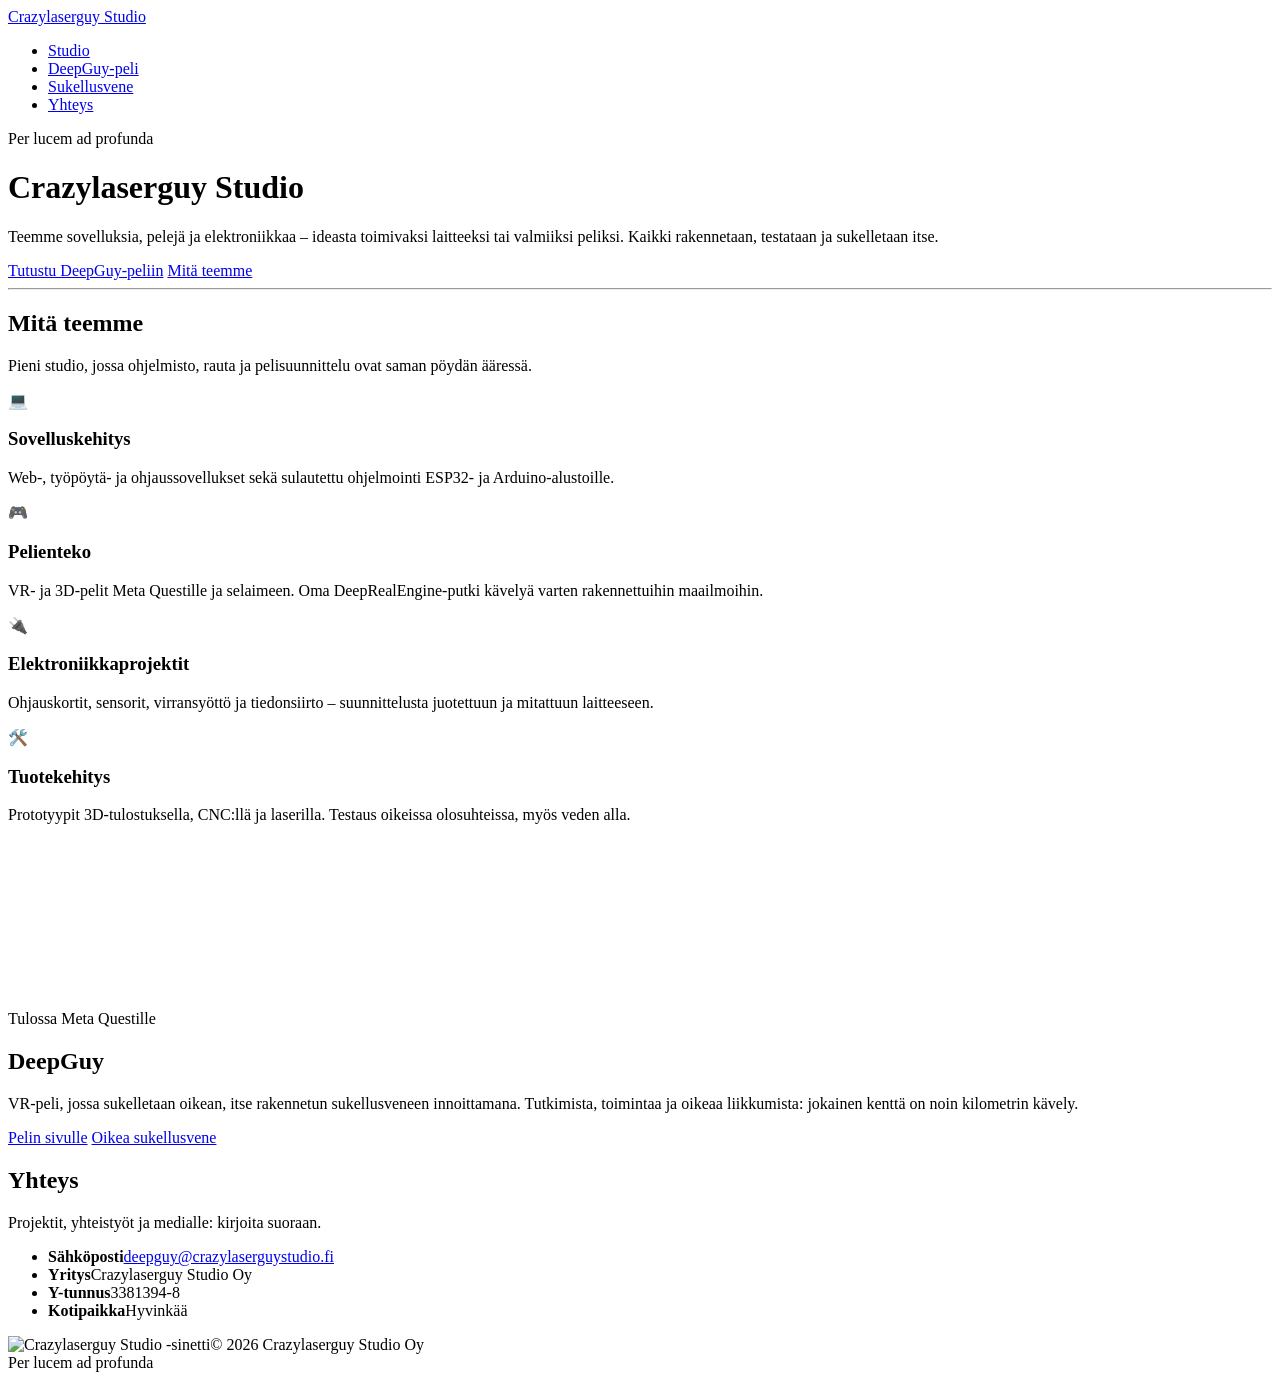
==== index.html @ 460800af "Add files via upload" ====
<!doctype html>
<html lang="fi">
<head>
<meta charset="utf-8">
<meta name="viewport" content="width=device-width,initial-scale=1">
<title>Crazylaserguy Studio – sovellukset, pelit ja elektroniikka</title>
<meta name="description" content="Crazylaserguy Studio Oy on hyvinkääläinen studio: sovelluskehitys, pelienteko, elektroniikkaprojektit ja tuotekehitys. Tekijät DeepGuy-pelin ja -sukellusveneen takana.">
<link rel="icon" href="/assets/img/logo-32.png" sizes="32x32">
<link rel="apple-touch-icon" href="/assets/img/logo-192.png">
<meta property="og:title" content="Crazylaserguy Studio">
<meta property="og:description" content="Sovelluskehitys, pelienteko, elektroniikkaprojektit ja tuotekehitys.">
<meta property="og:image" content="https://crazylaserguystudio.fi/assets/img/hero-laser.jpg">
<link rel="preconnect" href="https://fonts.googleapis.com">
<link rel="preconnect" href="https://fonts.gstatic.com" crossorigin>
<link href="https://fonts.googleapis.com/css2?family=Cinzel:wght@600;700&family=Inter:wght@400;600&display=swap" rel="stylesheet">
<link rel="stylesheet" href="/assets/style.css">
</head>
<body>

<nav class="nav"><div class="wrap">
  <a class="brand" href="/"><img src="/assets/img/logo-64.png" alt=""><span>Crazylaserguy Studio</span></a>
  <ul>
    <li><a href="/" aria-current="page">Studio</a></li>
    <li><a href="/deepguy/">DeepGuy-peli</a></li>
    <li><a href="/deepguy/rov/">Sukellusvene</a></li>
    <li><a href="#yhteys">Yhteys</a></li>
  </ul>
</div></nav>

<header class="hero" style="background-image:url('/assets/img/hero-laser.jpg')">
  <div class="wrap">
    <p class="motto">Per lucem ad profunda</p>
    <h1>Crazylaserguy Studio</h1>
    <p class="lead">Teemme sovelluksia, pelejä ja elektroniikkaa – ideasta toimivaksi laitteeksi tai valmiiksi peliksi. Kaikki rakennetaan, testataan ja sukelletaan itse.</p>
    <div class="btns">
      <a class="btn btn--primary" href="/deepguy/">Tutustu DeepGuy-peliin</a>
      <a class="btn" href="#mita-teemme">Mitä teemme</a>
    </div>
  </div>
</header>
<hr class="laser-line">

<section id="mita-teemme">
  <div class="wrap">
    <h2>Mitä teemme</h2>
    <p class="sub">Pieni studio, jossa ohjelmisto, rauta ja pelisuunnittelu ovat saman pöydän ääressä.</p>
    <div class="grid">
      <div class="card"><div class="ico">💻</div><h3>Sovelluskehitys</h3><p>Web-, työpöytä- ja ohjaussovellukset sekä sulautettu ohjelmointi ESP32- ja Arduino-alustoille.</p></div>
      <div class="card"><div class="ico">🎮</div><h3>Pelienteko</h3><p>VR- ja 3D-pelit Meta Questille ja selaimeen. Oma DeepRealEngine-putki kävelyä varten rakennettuihin maailmoihin.</p></div>
      <div class="card"><div class="ico">🔌</div><h3>Elektroniikkaprojektit</h3><p>Ohjauskortit, sensorit, virransyöttö ja tiedonsiirto – suunnittelusta juotettuun ja mitattuun laitteeseen.</p></div>
      <div class="card"><div class="ico">🛠️</div><h3>Tuotekehitys</h3><p>Prototyypit 3D-tulostuksella, CNC:llä ja laserilla. Testaus oikeissa olosuhteissa, myös veden alla.</p></div>
    </div>
  </div>
</section>

<section class="alt">
  <div class="wrap feature">
    <div class="media"><video autoplay muted loop playsinline preload="metadata" poster="/assets/img/deepguy-flyover.jpg"><source src="/assets/img/deepguy-flyover.mp4" type="video/mp4"></video></div>
    <div>
      <p class="motto">Tulossa Meta Questille</p>
      <h2>DeepGuy</h2>
      <p>VR-peli, jossa sukelletaan oikean, itse rakennetun sukellusveneen innoittamana. Tutkimista, toimintaa ja oikeaa liikkumista: jokainen kenttä on noin kilometrin kävely.</p>
      <div class="btns">
        <a class="btn btn--primary" href="/deepguy/">Pelin sivulle</a>
        <a class="btn" href="/deepguy/rov/">Oikea sukellusvene</a>
      </div>
    </div>
  </div>
</section>

<section id="yhteys">
  <div class="wrap">
    <h2>Yhteys</h2>
    <p class="sub">Projektit, yhteistyöt ja medialle: kirjoita suoraan.</p>
    <ul class="facts">
      <li><b>Sähköposti</b><a href="mailto:deepguy@crazylaserguystudio.fi">deepguy@crazylaserguystudio.fi</a></li>
      <li><b>Yritys</b>Crazylaserguy Studio Oy</li>
      <li><b>Y-tunnus</b>3381394-8</li>
      <li><b>Kotipaikka</b>Hyvinkää</li>
    </ul>
  </div>
</section>

<footer><div class="wrap">
  <div class="seal"><img src="/assets/img/logo-64.png" alt="Crazylaserguy Studio -sinetti"><span>© 2026 Crazylaserguy Studio Oy</span></div>
  <span>Per lucem ad profunda</span>
</div></footer>

</body>
</html>
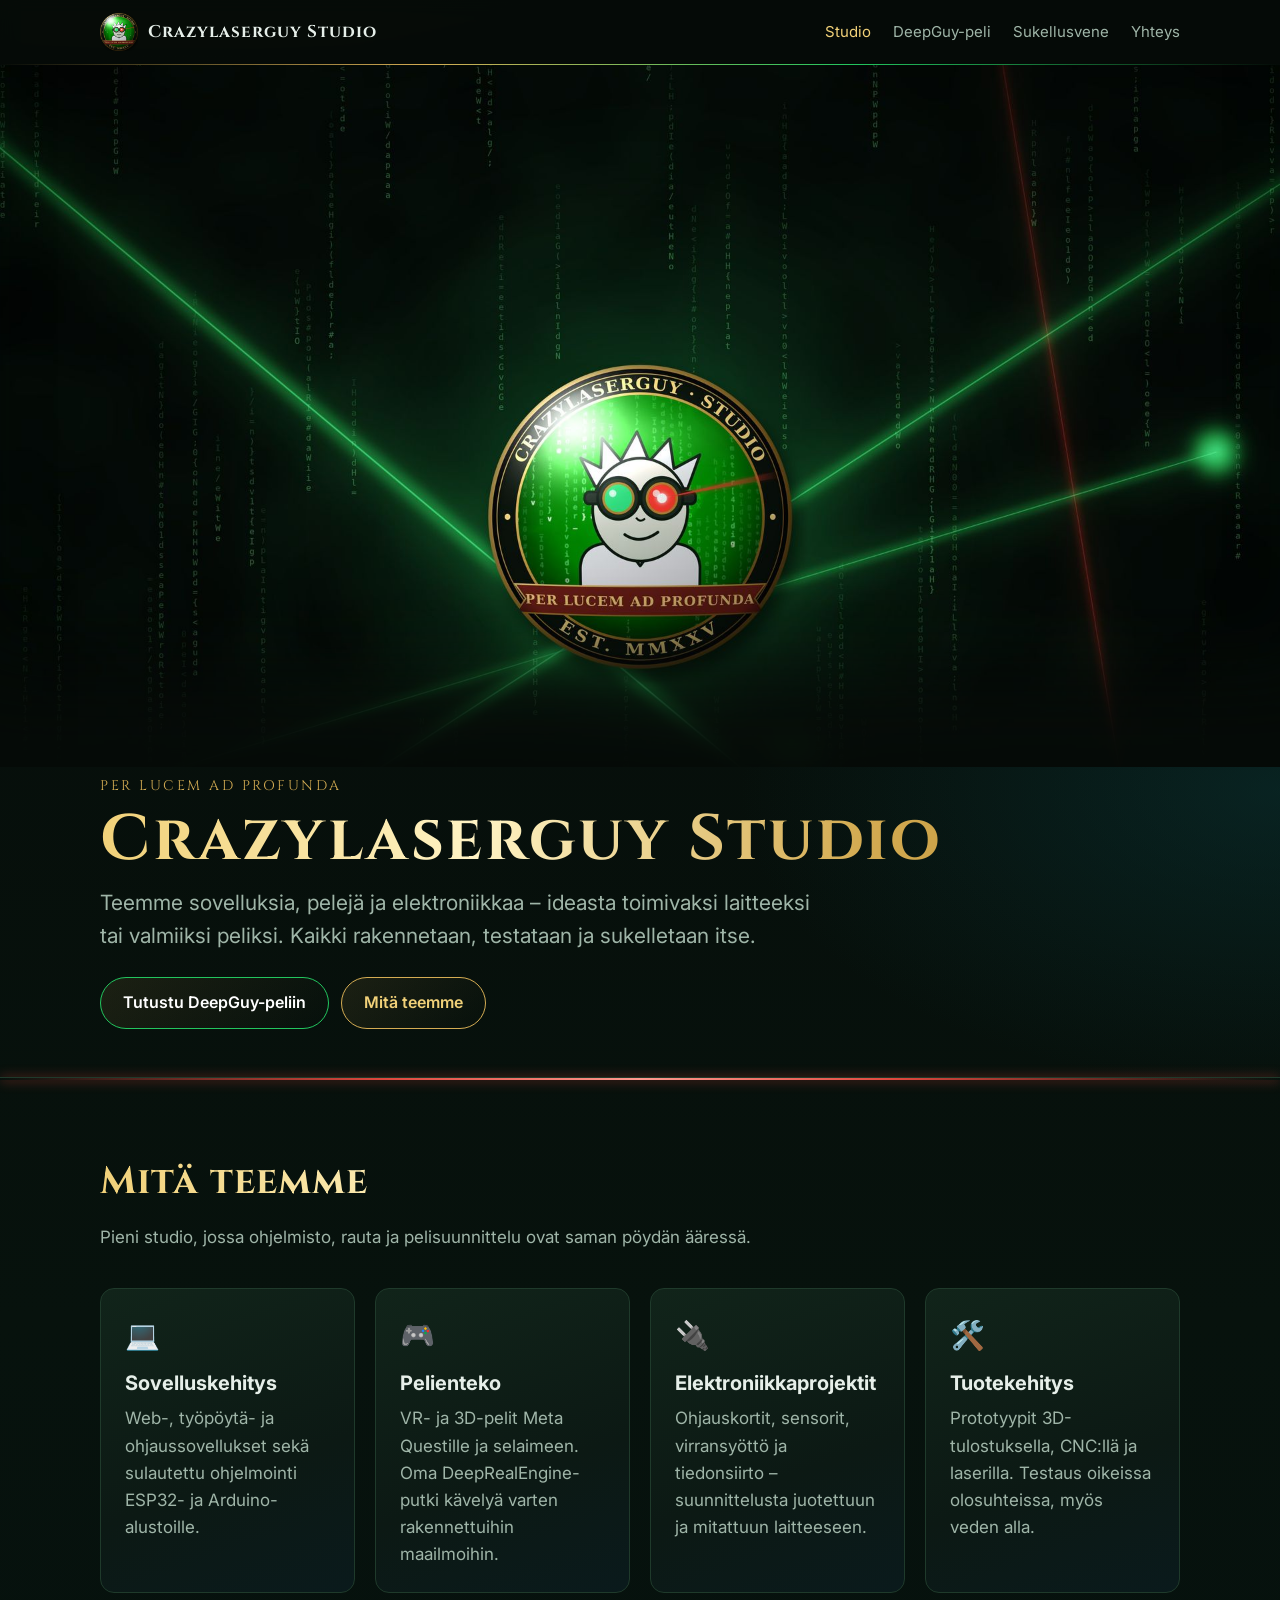
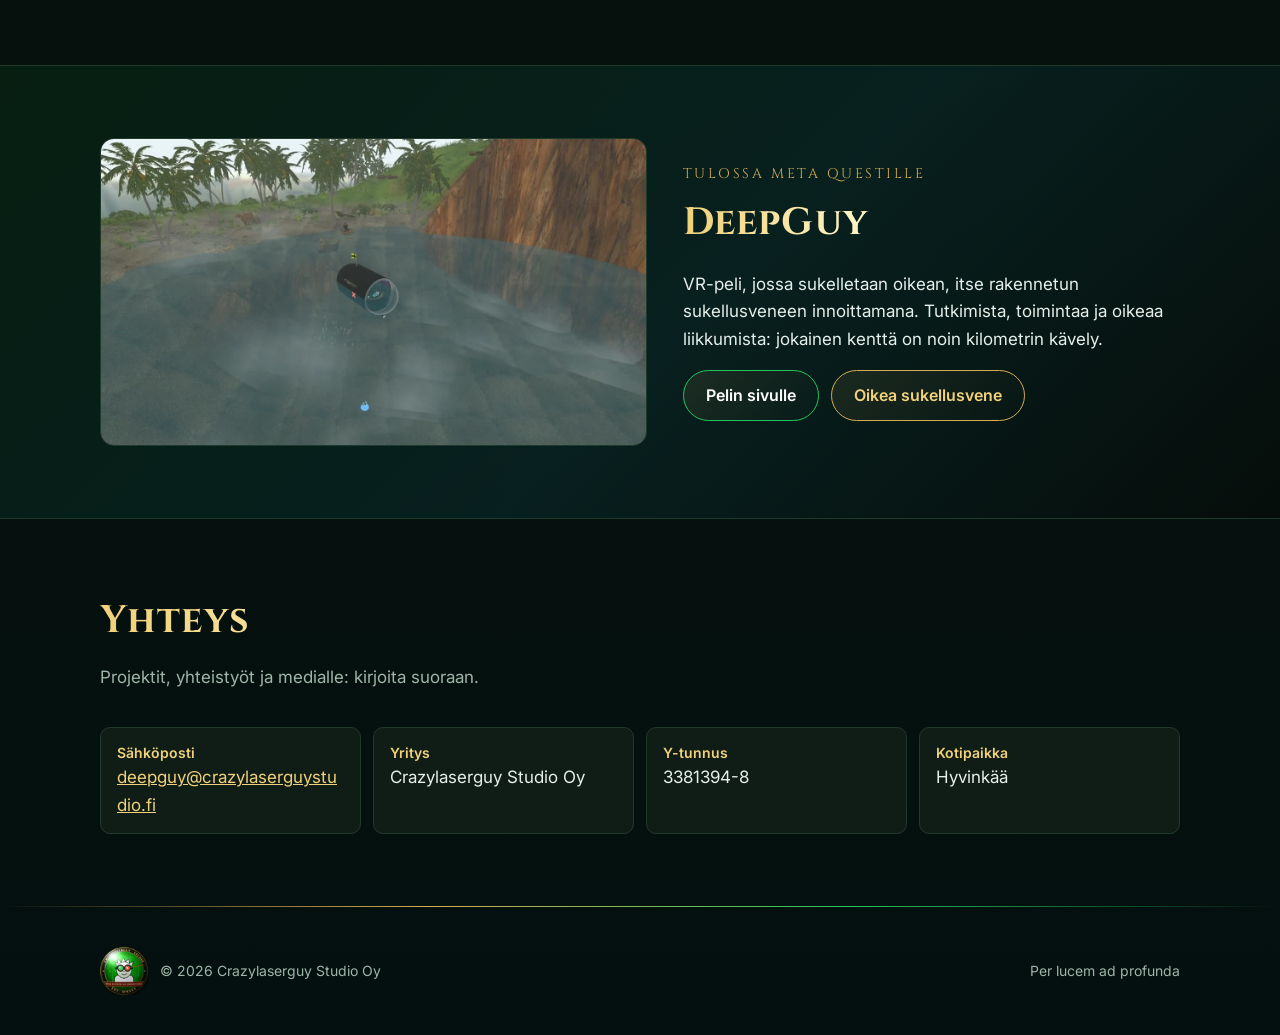
==== commit e9c65b80: "Add files via upload" ====
--- a/index.html
+++ b/index.html
@@ -55,7 +55,7 @@
 
 <section class="alt">
   <div class="wrap feature">
-    <div class="media"><video autoplay muted loop playsinline preload="metadata" poster="/assets/img/deepguy-flyover.jpg"><source src="/assets/img/deepguy-flyover.mp4" type="video/mp4"></video></div>
+    <div class="media"><video autoplay muted loop playsinline preload="metadata" poster="/assets/video/valikko.jpg"><source src="/assets/video/valikko.mp4" type="video/mp4"></video></div>
     <div>
       <p class="motto">Tulossa Meta Questille</p>
       <h2>DeepGuy</h2>
--- a/assets/style.css
+++ b/assets/style.css
@@ -0,0 +1,166 @@
+/* Crazylaserguy Studio – sivuston tyylit */
+:root{
+  --bg:#060b08;
+  --bg2:#0b1510;
+  --panel:#0f1d16;
+  --line:#1f3a2b;
+  --text:#e6efe9;
+  --muted:#9fb5a8;
+  --green:#22c55e;
+  --green-d:#0a8a2f;
+  --gold:#d4ac53;
+  --gold-l:#f1d179;
+  --red:#e0483e;
+  --deep:#0b3b3d;
+  --radius:14px;
+  --max:1120px;
+}
+*{box-sizing:border-box}
+html{scroll-behavior:smooth}
+body{margin:0;background:var(--bg);color:var(--text);
+  font-family:"Inter",system-ui,-apple-system,"Segoe UI",Roboto,sans-serif;line-height:1.6;font-size:17px}
+img{max-width:100%;display:block}
+a{color:var(--gold-l)}
+a:hover{color:#fff}
+.wrap{max-width:var(--max);margin:0 auto;padding:0 20px}
+
+/* Ylävalikko */
+.nav{position:sticky;top:0;z-index:10;background:rgba(6,11,8,.85);backdrop-filter:blur(8px);border-bottom:1px solid var(--line)}
+.nav .wrap{display:flex;align-items:center;justify-content:space-between;height:64px;gap:16px}
+.brand{display:flex;align-items:center;gap:10px;text-decoration:none;color:var(--text);font-family:"Cinzel",Georgia,serif;font-weight:700;letter-spacing:.06em}
+.brand img{width:38px;height:38px}
+.nav ul{list-style:none;display:flex;gap:22px;margin:0;padding:0}
+.nav ul a{color:var(--muted);text-decoration:none;font-size:15px}
+.nav ul a:hover,.nav ul a[aria-current]{color:var(--gold-l)}
+@media (max-width:640px){.nav ul{gap:14px}.nav ul a{font-size:14px}.brand span{display:none}}
+
+/* Hero */
+.hero{position:relative;min-height:72vh;display:flex;align-items:flex-end;background:#000 center/cover no-repeat;border-bottom:1px solid var(--line)}
+.hero::after{content:"";position:absolute;inset:0;background:linear-gradient(180deg,rgba(0,0,0,0) 45%,rgba(6,11,8,.95) 100%)}
+.hero .wrap{position:relative;z-index:1;padding-bottom:48px;width:100%}
+.hero h1{font-family:"Cinzel",Georgia,serif;font-size:clamp(32px,6vw,64px);line-height:1.1;margin:0 0 10px;letter-spacing:.04em}
+.hero p.lead{font-size:clamp(17px,2.2vw,21px);color:var(--muted);max-width:720px;margin:0 0 24px}
+.motto{font-family:"Cinzel",Georgia,serif;color:var(--gold);letter-spacing:.18em;font-size:14px;text-transform:uppercase;margin:0 0 8px}
+.hero--small{min-height:46vh}
+
+/* Napit */
+.btns{display:flex;gap:12px;flex-wrap:wrap}
+.btn{display:inline-block;padding:12px 22px;border-radius:999px;text-decoration:none;font-weight:600;font-size:16px;border:1px solid var(--gold);color:var(--gold-l)}
+.btn--primary{background:var(--green-d);border-color:var(--green);color:#fff}
+.btn:hover{filter:brightness(1.15);color:#fff}
+
+/* Osiot */
+section{padding:72px 0}
+section.alt{background:var(--bg2);border-top:1px solid var(--line);border-bottom:1px solid var(--line)}
+h2{font-family:"Cinzel",Georgia,serif;font-size:clamp(26px,3.6vw,38px);margin:0 0 12px;letter-spacing:.03em}
+h3{margin:0 0 6px;font-size:20px}
+.sub{color:var(--muted);max-width:760px;margin:0 0 36px}
+
+/* Kortit */
+.grid{display:grid;gap:20px;grid-template-columns:repeat(auto-fit,minmax(240px,1fr))}
+.card{background:var(--panel);border:1px solid var(--line);border-radius:var(--radius);padding:24px}
+.card .ico{font-size:28px;margin-bottom:10px}
+.card p{margin:0;color:var(--muted)}
+
+/* Feature-nosto */
+.feature{display:grid;grid-template-columns:1.1fr 1fr;gap:36px;align-items:center}
+@media (max-width:800px){.feature{grid-template-columns:1fr}}
+.media{aspect-ratio:16/9;border-radius:var(--radius);overflow:hidden;border:1px solid var(--line);background:linear-gradient(160deg,#0b3b3d,#04151a)}
+.media img,.media video{width:100%;height:100%;object-fit:cover}
+.placeholder{display:flex;align-items:center;justify-content:center;color:var(--muted);font-size:15px;text-align:center;padding:20px;border:2px dashed var(--line)}
+
+/* Galleria */
+.gallery{display:grid;gap:14px;grid-template-columns:repeat(auto-fit,minmax(220px,1fr))}
+
+/* Faktalista */
+.facts{display:grid;gap:12px;grid-template-columns:repeat(auto-fit,minmax(180px,1fr));margin:24px 0 0;padding:0;list-style:none}
+.facts li{background:var(--panel);border:1px solid var(--line);border-radius:10px;padding:14px 16px}
+.facts b{display:block;color:var(--gold-l);font-size:14px;font-weight:600}
+
+/* Aikajana */
+.timeline{list-style:none;margin:0;padding:0;border-left:2px solid var(--line)}
+.timeline li{position:relative;padding:0 0 26px 24px}
+.timeline li::before{content:"";position:absolute;left:-7px;top:6px;width:12px;height:12px;border-radius:50%;background:var(--green)}
+.timeline .when{color:var(--gold);font-size:14px;font-weight:600}
+
+/* Alatunniste */
+footer{padding:40px 0;color:var(--muted);font-size:14px;border-top:1px solid var(--line)}
+footer .wrap{display:flex;flex-wrap:wrap;gap:20px;justify-content:space-between;align-items:center}
+footer .seal{display:flex;gap:12px;align-items:center}
+footer img{width:48px;height:48px}
+
+/* --- Liukuvärit CLG-teemalla --- */
+body{background:
+  radial-gradient(1200px 600px at 15% -10%,rgba(34,197,94,.10),transparent 60%),
+  radial-gradient(900px 500px at 100% 30%,rgba(11,59,61,.45),transparent 60%),
+  linear-gradient(180deg,#060b08 0%,#07120d 50%,#04100f 100%);background-attachment:fixed}
+h1,h2{background:linear-gradient(90deg,var(--gold-l) 0%,#fff3c4 35%,var(--gold) 70%,#b88a2e 100%);
+  -webkit-background-clip:text;background-clip:text;color:transparent}
+section.alt{background:linear-gradient(135deg,rgba(10,138,47,.10) 0%,rgba(11,59,61,.35) 55%,rgba(6,11,8,.6) 100%)}
+.card{background:linear-gradient(160deg,#11241a 0%,#0c1914 60%,#0a1a1c 100%);transition:transform .2s,border-color .2s}
+.card:hover{transform:translateY(-3px);border-color:var(--gold)}
+.btn--primary{background:linear-gradient(135deg,#16a34a 0%,#0a8a2f 60%,#065f2a 100%)}
+.btn{background:linear-gradient(135deg,rgba(212,172,83,.10),rgba(212,172,83,0))}
+.media{background:linear-gradient(160deg,#0b3b3d 0%,#062a2c 50%,#020b0c 100%)}
+.nav{border-image:linear-gradient(90deg,transparent,var(--gold),var(--green),transparent) 1}
+footer{border-image:linear-gradient(90deg,transparent,var(--gold),var(--green),transparent) 1}
+.laser-line{height:2px;background:linear-gradient(90deg,transparent,var(--red) 30%,#ff9a8f 50%,var(--red) 70%,transparent);box-shadow:0 0 12px var(--red);border:0;margin:0}
+
+/* --- Korjaukset --- */
+html{background:var(--bg)}
+body{background-attachment:scroll;min-height:100vh}
+/* Hero: taustakuva omana bannerinaan, teksti sinetin alle */
+.hero{display:block;min-height:0;background-size:0 0 !important;background-color:transparent}
+.hero::before{content:"";display:block;width:100%;aspect-ratio:16/9;max-height:78vh;
+  background-image:inherit;background-size:cover;background-position:center;background-repeat:no-repeat;
+  box-shadow:inset 0 -140px 90px -50px var(--bg)}
+.hero::after{display:none}
+.hero .wrap{padding-top:8px;padding-bottom:48px}
+.hero--small::before{max-height:52vh}
+.nav ul a{white-space:nowrap}
+@media (max-width:640px){.nav ul{gap:12px}.nav ul a{font-size:13px}.nav .wrap{height:56px}}
+.facts li{overflow-wrap:anywhere}
+.hero--small::before{max-height:none}
+
+/* --- Videohero ja galleria --- */
+.hero--video::before{display:none}
+.hero-media{position:relative;width:100%;aspect-ratio:16/9;max-height:80vh;overflow:hidden;background:#000}
+.hero-media video,.hero-media img{width:100%;height:100%;object-fit:cover;display:block}
+.hero-media::after{content:"";position:absolute;inset:0;background:linear-gradient(180deg,rgba(6,11,8,0) 55%,var(--bg) 100%)}
+.shots{display:grid;gap:14px;grid-template-columns:repeat(6,1fr)}
+.shots a{position:relative;display:block;border-radius:12px;overflow:hidden;border:1px solid var(--line);aspect-ratio:16/10}
+.shots a img{width:100%;height:100%;object-fit:cover;transition:transform .35s}
+.shots a:hover img{transform:scale(1.05)}
+.shots a:hover{border-color:var(--gold)}
+.shots .cap{position:absolute;left:0;right:0;bottom:0;padding:22px 12px 8px;font-size:13px;color:#fff;background:linear-gradient(180deg,transparent,rgba(0,0,0,.8))}
+.shots .big{grid-column:span 3}
+.shots .mid{grid-column:span 2}
+@media (max-width:800px){.shots{grid-template-columns:repeat(2,1fr)}.shots .big,.shots .mid{grid-column:span 1}.shots .big:first-child{grid-column:span 2}}
+.eps{display:grid;gap:18px;grid-template-columns:repeat(auto-fill,minmax(250px,1fr))}
+.ep{display:block;text-decoration:none;color:var(--text);background:linear-gradient(160deg,#11241a,#0a1a1c);border:1px solid var(--line);border-radius:12px;overflow:hidden}
+.ep:hover{border-color:var(--gold);color:#fff}
+.ep .th{position:relative;aspect-ratio:16/9;background:#000}
+.ep .th img{width:100%;height:100%;object-fit:cover}
+.ep .th::after{content:"▶";position:absolute;inset:0;display:flex;align-items:center;justify-content:center;font-size:34px;color:#fff;text-shadow:0 0 14px #000;opacity:.85}
+.ep .tx{padding:12px 14px}
+.ep .no{color:var(--gold);font-size:13px;font-weight:600}
+.ep .ti{font-size:15px;line-height:1.35}
+
+/* --- Tulossa-jaksot --- */
+.ep--soon .th{display:flex;align-items:center;justify-content:center;overflow:hidden;
+  background:linear-gradient(135deg,#0b3b3d 0%,#062a2c 45%,#0a1a12 100%)}
+.ep--soon .th::after{display:none}
+.ep--soon .th img{width:38%;height:auto;object-fit:contain;opacity:.35;filter:grayscale(.3)}
+.stamp{position:absolute;left:50%;top:50%;transform:translate(-50%,-50%) rotate(-18deg);
+  font-family:"Cinzel",Georgia,serif;font-weight:700;letter-spacing:.2em;font-size:26px;color:var(--gold-l);
+  padding:6px 18px;border:3px solid var(--gold);border-radius:6px;background:rgba(6,11,8,.55);
+  text-shadow:0 0 10px rgba(0,0,0,.8);box-shadow:0 0 18px rgba(212,172,83,.25);white-space:nowrap}
+.ep--soon:hover{border-color:var(--line)}
+
+/* --- Pelivideot --- */
+.clips{display:grid;gap:20px;grid-template-columns:repeat(auto-fill,minmax(320px,1fr))}
+.clip{margin:0;background:linear-gradient(160deg,#11241a,#0a1a1c);border:1px solid var(--line);border-radius:12px;overflow:hidden}
+.clip video{display:block;width:100%;aspect-ratio:16/9;background:#000;object-fit:cover}
+.clip figcaption{padding:12px 14px;color:var(--muted);font-size:14px}
+.clip figcaption b{display:block;color:var(--gold-l);font-family:"Cinzel",Georgia,serif;font-size:17px}
+@media (max-width:400px){.clips{grid-template-columns:1fr}}
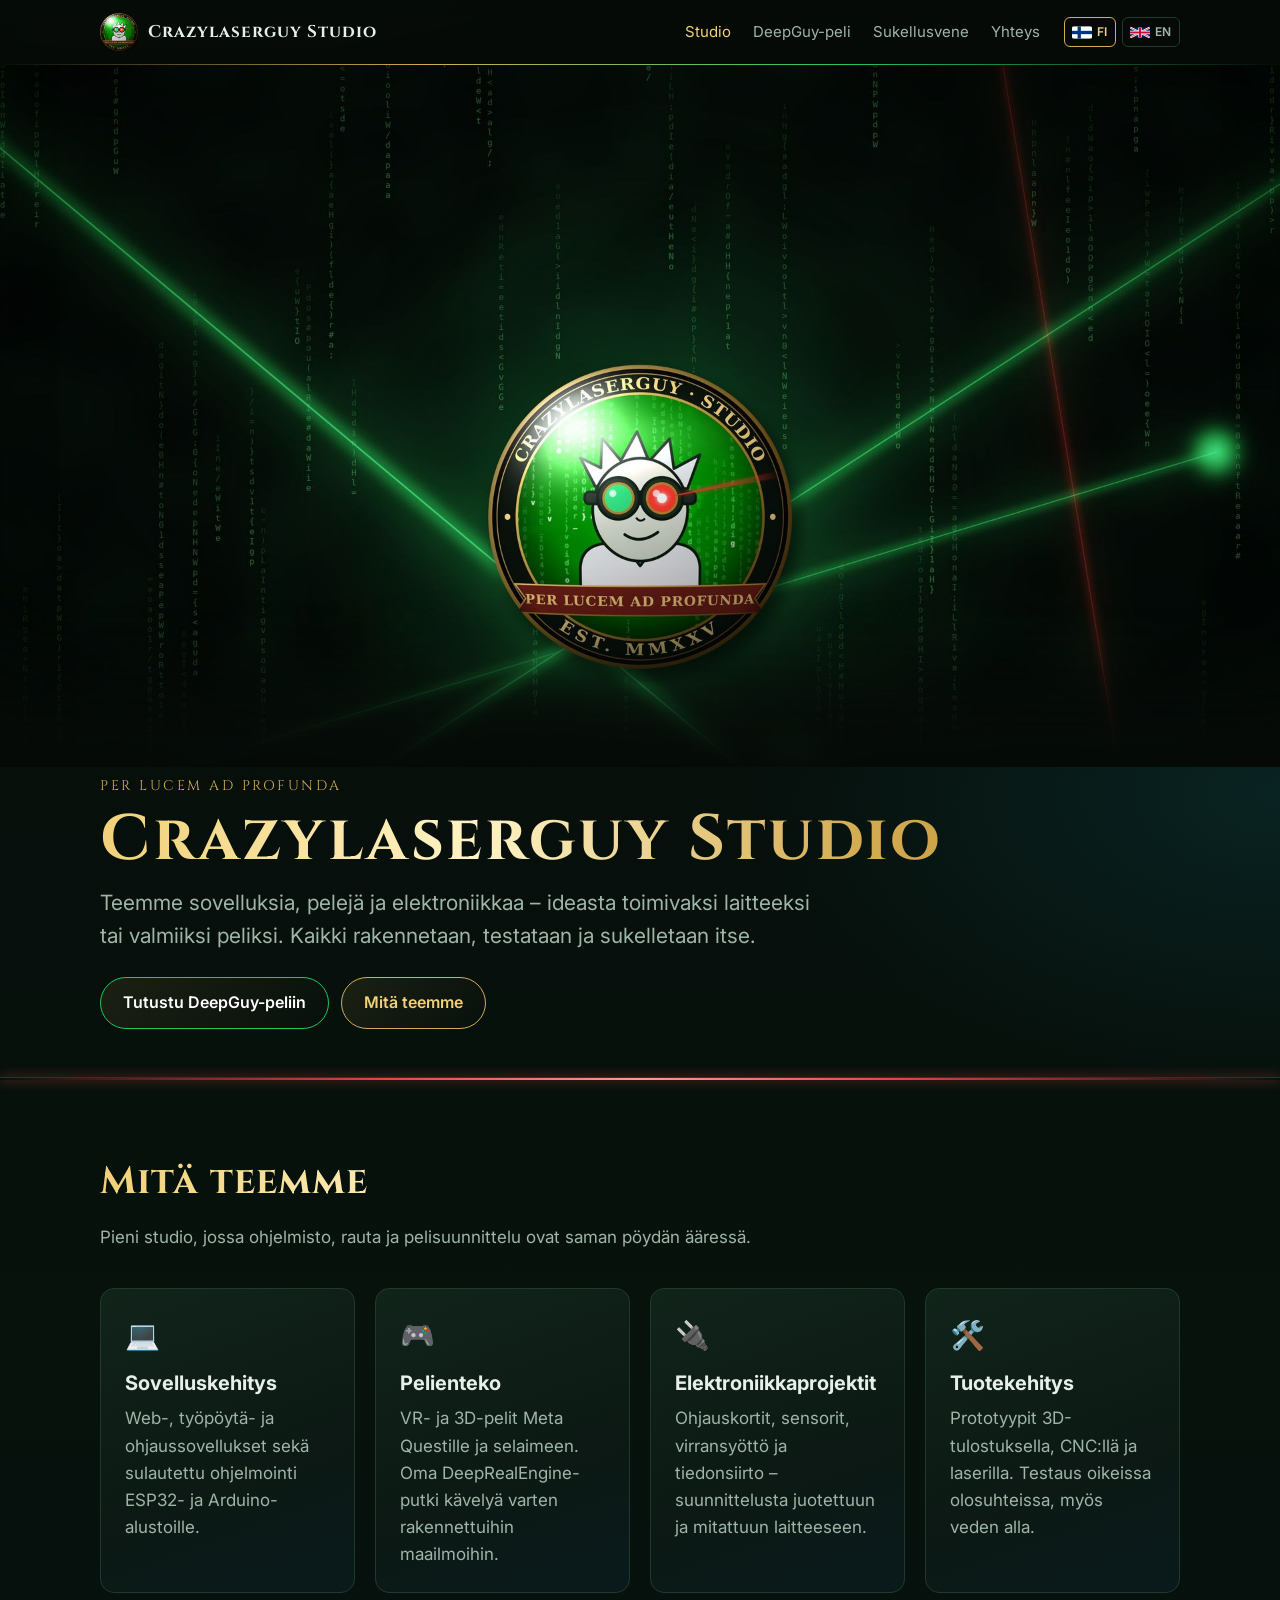
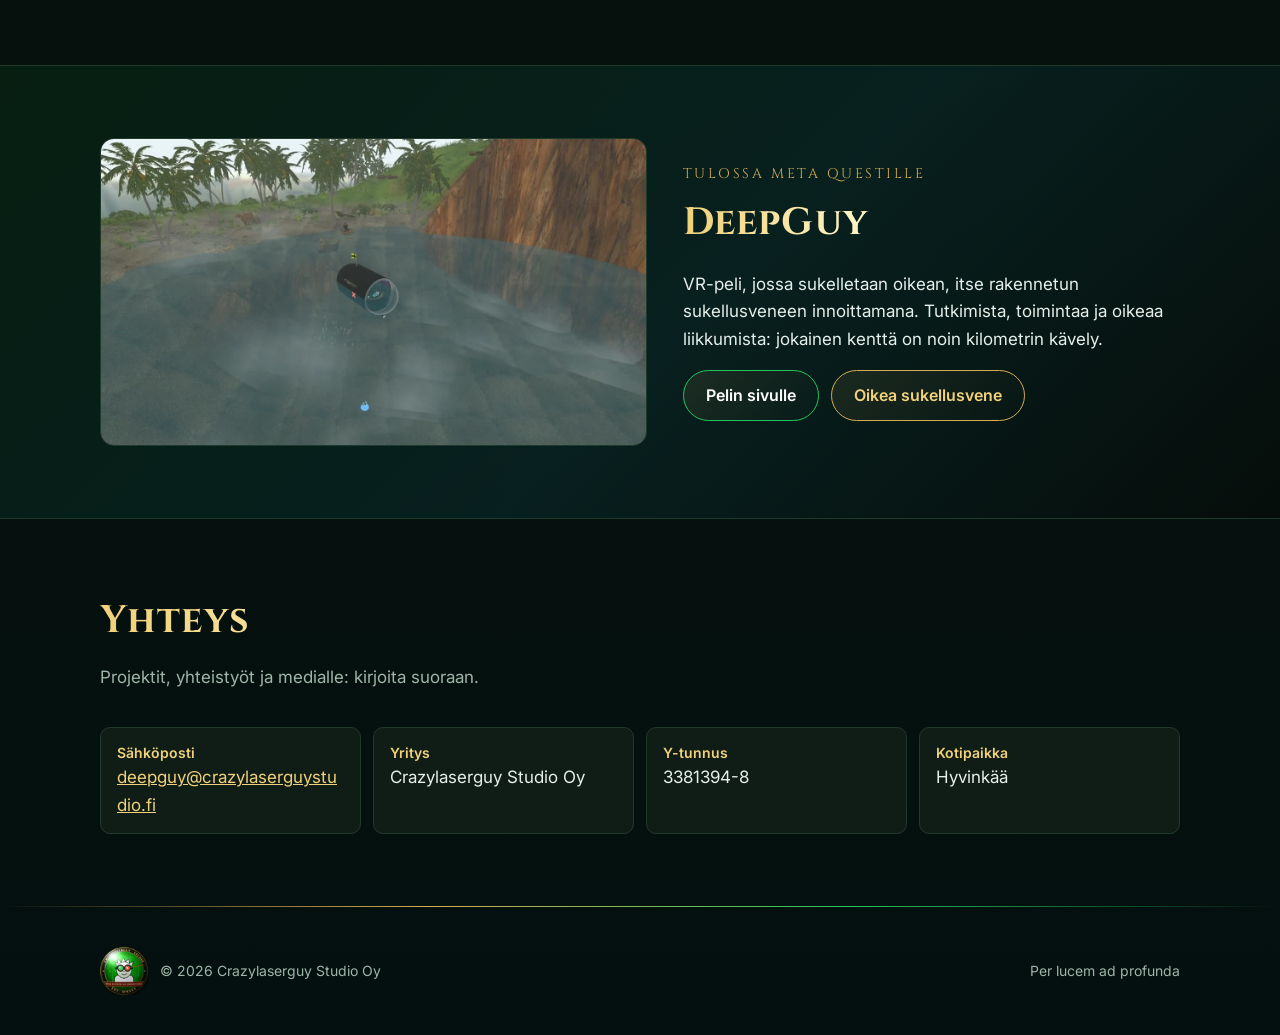
==== commit f0480e76: "Add files via upload" ====
--- a/index.html
+++ b/index.html
@@ -2,6 +2,8 @@
 <html lang="fi">
 <head>
 <meta charset="utf-8">
+<link rel="alternate" hreflang="fi" href="https://crazylaserguystudio.fi/">
+<link rel="alternate" hreflang="en" href="https://crazylaserguystudio.com/">
 <meta name="viewport" content="width=device-width,initial-scale=1">
 <title>Crazylaserguy Studio – sovellukset, pelit ja elektroniikka</title>
 <meta name="description" content="Crazylaserguy Studio Oy on hyvinkääläinen studio: sovelluskehitys, pelienteko, elektroniikkaprojektit ja tuotekehitys. Tekijät DeepGuy-pelin ja -sukellusveneen takana.">
@@ -25,6 +27,7 @@
     <li><a href="/deepguy/rov/">Sukellusvene</a></li>
     <li><a href="#yhteys">Yhteys</a></li>
   </ul>
+  <div class="lang"><a href="https://crazylaserguystudio.fi/" hreflang="fi" lang="fi" aria-current="true" title="Suomeksi"><svg viewBox="0 0 18 11" aria-hidden="true"><rect width="18" height="11" fill="#fff"/><rect x="5" width="3" height="11" fill="#003580"/><rect y="4" width="18" height="3" fill="#003580"/></svg><span>FI</span></a><a href="https://crazylaserguystudio.com/" hreflang="en" lang="en" title="In English"><svg viewBox="0 0 60 30" aria-hidden="true"><rect width="60" height="30" fill="#012169"/><path d="M0,0L60,30M60,0L0,30" stroke="#fff" stroke-width="6"/><path d="M0,0L60,30M60,0L0,30" stroke="#C8102E" stroke-width="2"/><path d="M30,0v30M0,15h60" stroke="#fff" stroke-width="10"/><path d="M30,0v30M0,15h60" stroke="#C8102E" stroke-width="6"/></svg><span>EN</span></a></div>
 </div></nav>
 
 <header class="hero" style="background-image:url('/assets/img/hero-laser.jpg')">
--- a/assets/style.css
+++ b/assets/style.css
@@ -164,3 +164,15 @@
 .clip figcaption{padding:12px 14px;color:var(--muted);font-size:14px}
 .clip figcaption b{display:block;color:var(--gold-l);font-family:"Cinzel",Georgia,serif;font-size:17px}
 @media (max-width:400px){.clips{grid-template-columns:1fr}}
+
+/* --- Kielivalinta --- */
+.lang{display:flex;gap:6px;margin-left:8px}
+.lang a{display:flex;align-items:center;gap:5px;padding:4px 7px;border:1px solid var(--line);border-radius:6px;color:var(--muted);text-decoration:none;font-size:12px;font-weight:600;letter-spacing:.05em}
+.lang a svg{width:20px;height:13px;display:block;border-radius:2px}
+.lang a[aria-current]{border-color:var(--gold);color:var(--gold-l)}
+.lang a:hover{border-color:var(--gold);color:#fff}
+.nav ul{margin-left:auto}
+@media (max-width:640px){.lang{gap:4px;margin-left:4px}.lang a{padding:3px 4px}.lang a span{display:none}.nav ul{gap:10px}.nav ul a{font-size:12.5px}}
+.brand{flex-shrink:0}
+@media (max-width:640px){.nav .wrap{gap:8px;padding:0 12px}.brand img{width:30px;height:30px}.nav ul{gap:9px}.nav ul a{font-size:12px}}
+@media (max-width:360px){.nav ul a{font-size:11px}.nav ul{gap:7px}}
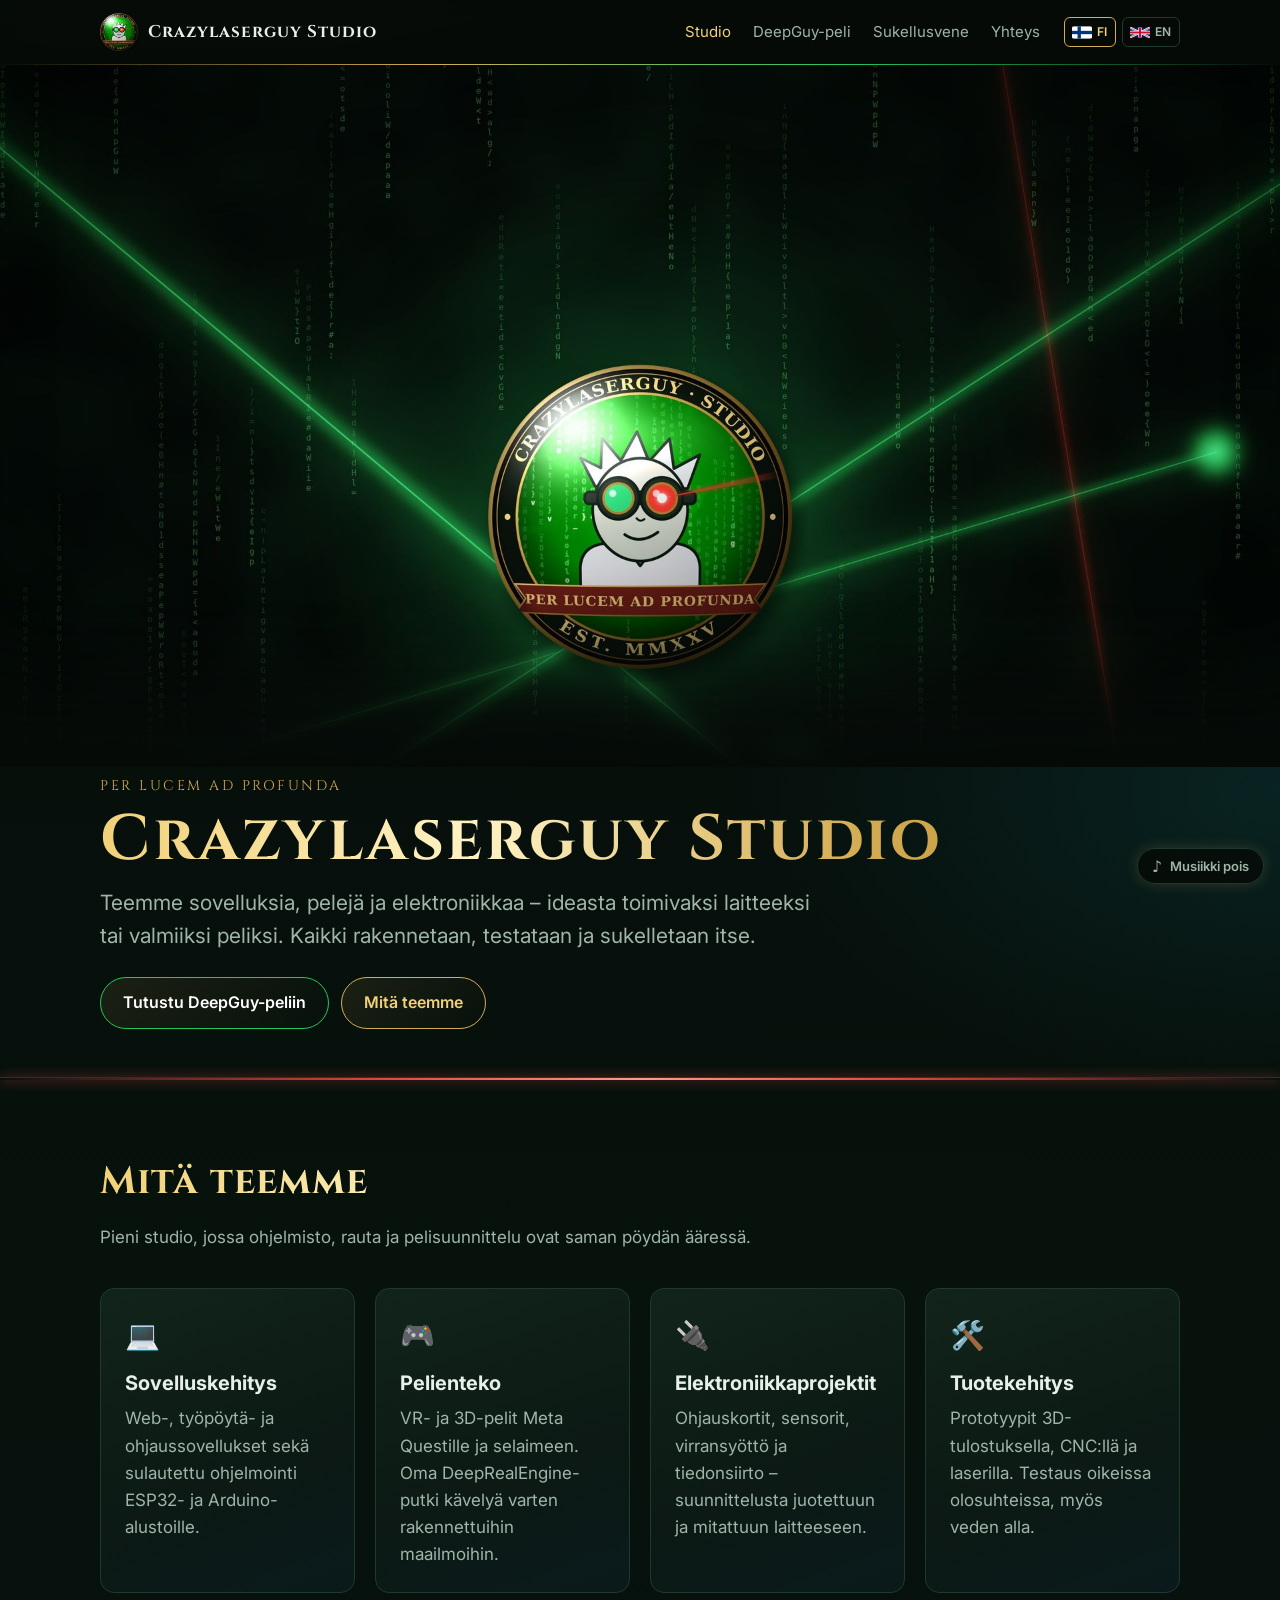
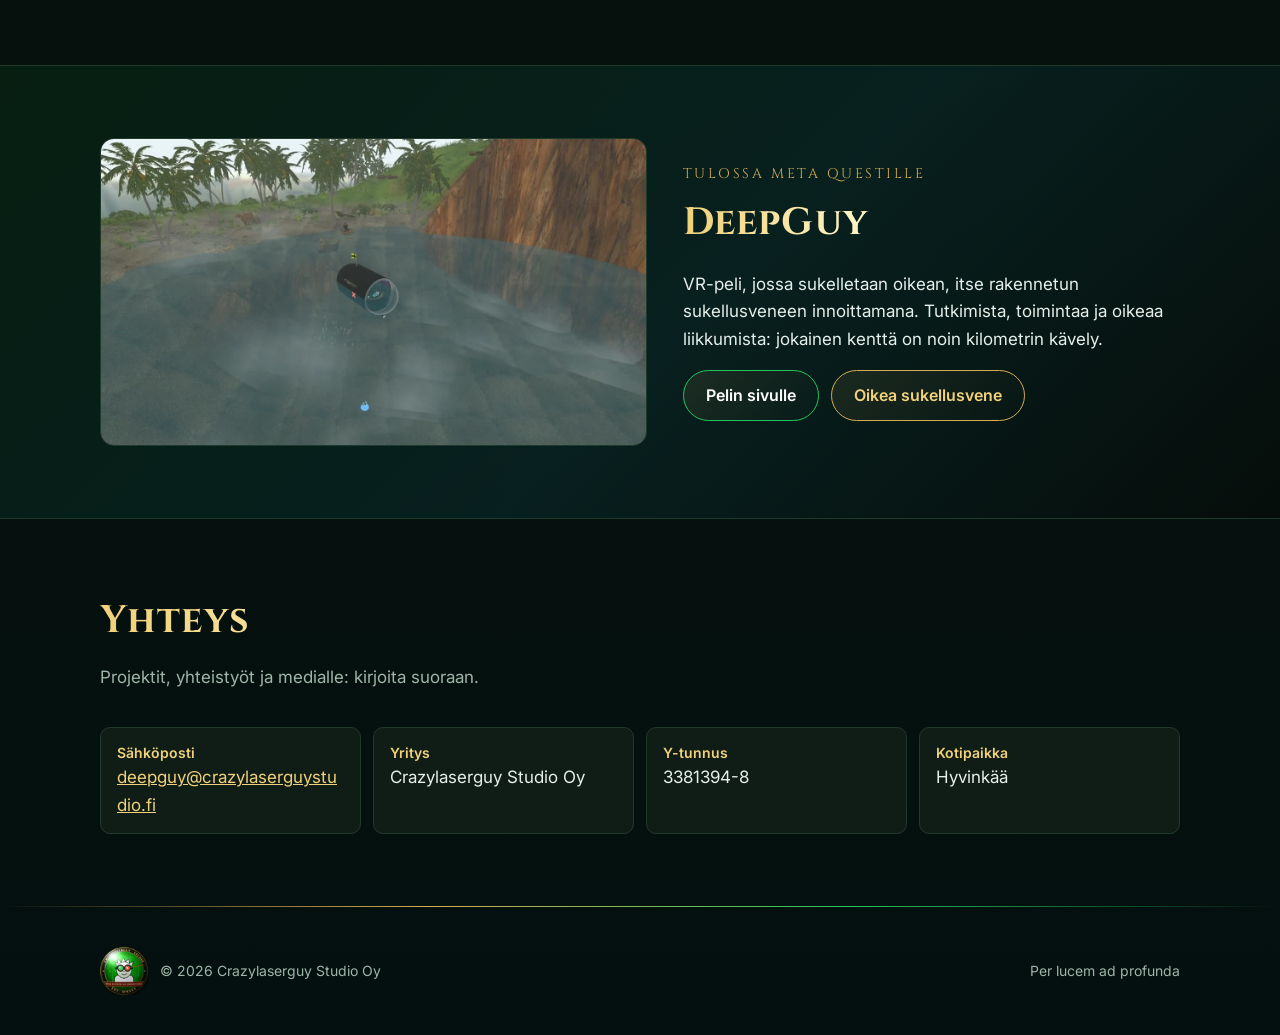
==== commit 72f070f2: "Add files via upload" ====
--- a/index.html
+++ b/index.html
@@ -3,7 +3,7 @@
 <head>
 <meta charset="utf-8">
 <link rel="alternate" hreflang="fi" href="https://crazylaserguystudio.fi/">
-<link rel="alternate" hreflang="en" href="https://crazylaserguystudio.com/">
+<link rel="alternate" hreflang="en" href="https://crazylaserguystudio.fi/en/">
 <meta name="viewport" content="width=device-width,initial-scale=1">
 <title>Crazylaserguy Studio – sovellukset, pelit ja elektroniikka</title>
 <meta name="description" content="Crazylaserguy Studio Oy on hyvinkääläinen studio: sovelluskehitys, pelienteko, elektroniikkaprojektit ja tuotekehitys. Tekijät DeepGuy-pelin ja -sukellusveneen takana.">
@@ -27,7 +27,7 @@
     <li><a href="/deepguy/rov/">Sukellusvene</a></li>
     <li><a href="#yhteys">Yhteys</a></li>
   </ul>
-  <div class="lang"><a href="https://crazylaserguystudio.fi/" hreflang="fi" lang="fi" aria-current="true" title="Suomeksi"><svg viewBox="0 0 18 11" aria-hidden="true"><rect width="18" height="11" fill="#fff"/><rect x="5" width="3" height="11" fill="#003580"/><rect y="4" width="18" height="3" fill="#003580"/></svg><span>FI</span></a><a href="https://crazylaserguystudio.com/" hreflang="en" lang="en" title="In English"><svg viewBox="0 0 60 30" aria-hidden="true"><rect width="60" height="30" fill="#012169"/><path d="M0,0L60,30M60,0L0,30" stroke="#fff" stroke-width="6"/><path d="M0,0L60,30M60,0L0,30" stroke="#C8102E" stroke-width="2"/><path d="M30,0v30M0,15h60" stroke="#fff" stroke-width="10"/><path d="M30,0v30M0,15h60" stroke="#C8102E" stroke-width="6"/></svg><span>EN</span></a></div>
+  <div class="lang"><a href="https://crazylaserguystudio.fi/" hreflang="fi" lang="fi" aria-current="true" title="Suomeksi"><svg viewBox="0 0 18 11" aria-hidden="true"><rect width="18" height="11" fill="#fff"/><rect x="5" width="3" height="11" fill="#003580"/><rect y="4" width="18" height="3" fill="#003580"/></svg><span>FI</span></a><a href="https://crazylaserguystudio.fi/en/" hreflang="en" lang="en" title="In English"><svg viewBox="0 0 60 30" aria-hidden="true"><rect width="60" height="30" fill="#012169"/><path d="M0,0L60,30M60,0L0,30" stroke="#fff" stroke-width="6"/><path d="M0,0L60,30M60,0L0,30" stroke="#C8102E" stroke-width="2"/><path d="M30,0v30M0,15h60" stroke="#fff" stroke-width="10"/><path d="M30,0v30M0,15h60" stroke="#C8102E" stroke-width="6"/></svg><span>EN</span></a></div>
 </div></nav>
 
 <header class="hero" style="background-image:url('/assets/img/hero-laser.jpg')">
@@ -89,5 +89,6 @@
   <span>Per lucem ad profunda</span>
 </div></footer>
 
+<script src="/assets/music.js" defer></script>
 </body>
 </html>
--- a/assets/style.css
+++ b/assets/style.css
@@ -176,3 +176,11 @@
 .brand{flex-shrink:0}
 @media (max-width:640px){.nav .wrap{gap:8px;padding:0 12px}.brand img{width:30px;height:30px}.nav ul{gap:9px}.nav ul a{font-size:12px}}
 @media (max-width:360px){.nav ul a{font-size:11px}.nav ul{gap:7px}}
+
+/* --- Musiikkinappi --- */
+.music-btn{position:fixed;right:16px;bottom:16px;z-index:20;display:flex;align-items:center;gap:8px;padding:9px 14px;border-radius:999px;
+  border:1px solid var(--gold);background:rgba(6,11,8,.85);backdrop-filter:blur(6px);color:var(--gold-l);font:600 13px "Inter",system-ui,sans-serif;cursor:pointer;box-shadow:0 0 14px rgba(212,172,83,.2)}
+.music-btn .ico{font-size:16px;line-height:1}
+.music-btn[aria-pressed="false"]{color:var(--muted);border-color:var(--line)}
+.music-btn:hover{border-color:var(--gold);color:#fff}
+@media (max-width:640px){.music-btn{right:12px;bottom:12px;padding:8px 11px}.music-btn .txt{display:none}}
